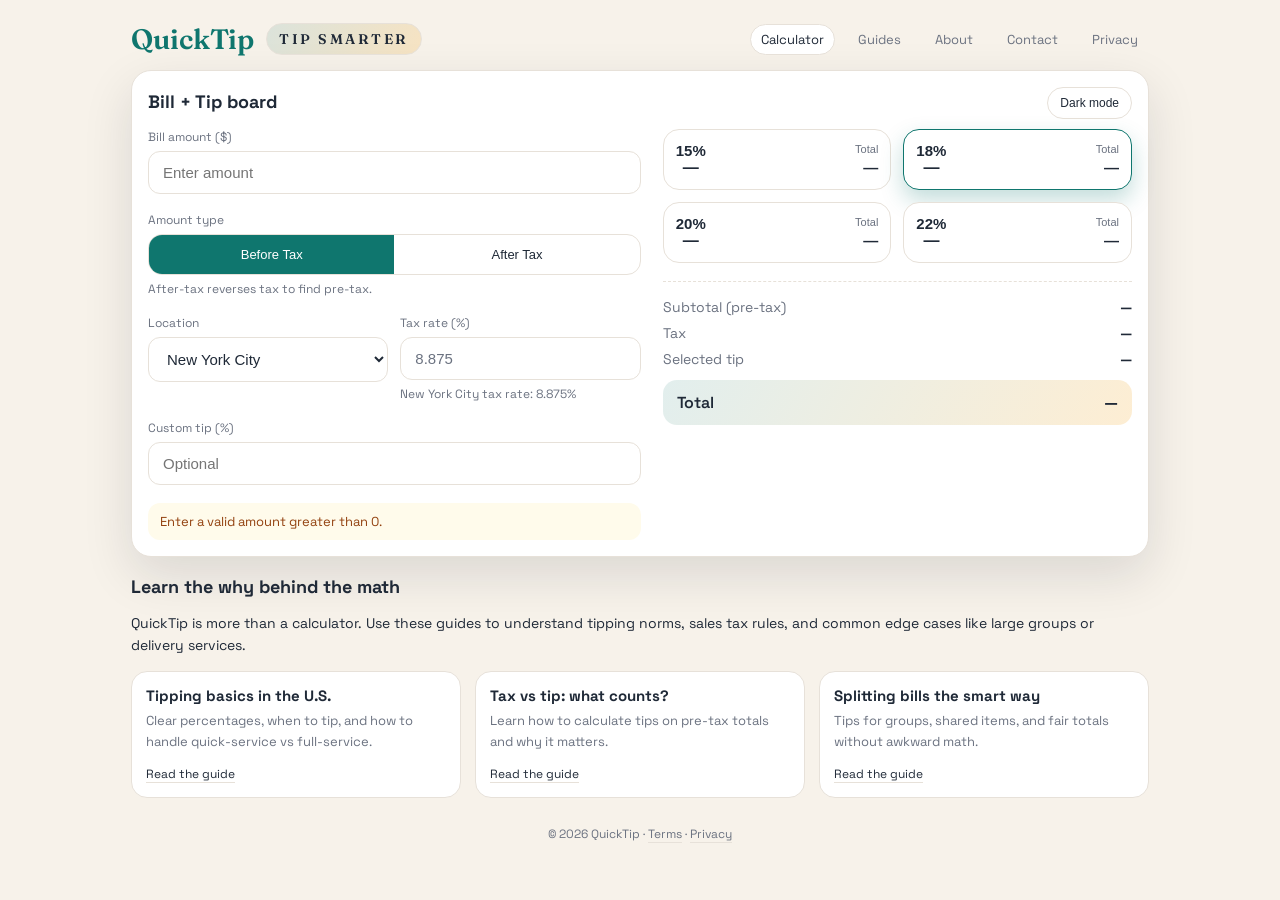
==== Week1/frontend/index.html @ e0c6627f "Add Google Analytics tag" ====
<!doctype html>
<html lang="en">
<head>
  <meta charset="utf-8"/>
  <meta name="viewport" content="width=device-width, initial-scale=1"/>
  <title>Tip Calculator</title>
  <meta name="description" content="QuickTip is a tip calculator that handles before/after tax totals, local tax rates, and clear tip breakdowns."/>
  <meta name="google-adsense-account" content="ca-pub-7400828490927114">
  <script async src="https://pagead2.googlesyndication.com/pagead/js/adsbygoogle.js?client=ca-pub-7400828490927114"
    crossorigin="anonymous"></script>
  <link rel="stylesheet" href="styles.css"/>
  <!-- Google tag (gtag.js) -->
  <script async src="https://www.googletagmanager.com/gtag/js?id=G-GWY6FTRWC1"></script>
  <script>
    window.dataLayer = window.dataLayer || [];
    function gtag(){dataLayer.push(arguments);}
    gtag("js", new Date());

    gtag("config", "G-GWY6FTRWC1");
  </script>
</head>

<body>
  <div class="page">
    <header class="site-header">
      <div>
        <h1><span class="brand">QuickTip</span><span class="title-sub">Tip smarter</span></h1>
      </div>
      <nav class="nav">
        <a class="active" href="index.html">Calculator</a>
        <a href="guides/index.html">Guides</a>
        <a href="about.html">About</a>
        <a href="contact.html">Contact</a>
        <a href="privacy.html">Privacy</a>
      </nav>
    </header>

    <main>
      <section class="card panel">
        <div class="panel-head">
          <h2>Bill + Tip board</h2>
          <button class="theme-toggle" id="themeToggle" type="button">Dark mode</button>
        </div>

        <div class="panel-grid">
          <div>
            <div class="block">
              <label for="amount">Bill amount ($)</label>
              <input
                id="amount"
                type="number"
                inputmode="decimal"
                min="0"
                step="0.01"
                placeholder="Enter amount"
                autocorrect="off"
                autocomplete="off"
                autocapitalize="off"
              />
            </div>

            <div class="block">
              <label>Amount type</label>
              <div class="toggle" role="group" aria-label="Amount type">
                <button id="beforeBtn" class="active" aria-pressed="true" type="button">Before Tax</button>
                <button id="afterBtn" aria-pressed="false" type="button">After Tax</button>
              </div>
              <div class="hint">After-tax reverses tax to find pre-tax.</div>
            </div>

            <div class="block row">
              <div class="col">
                <label for="city">Location</label>
                <select id="city">
                  <option value="NYC" data-tax="8.875">New York City</option>
                  <option value="BROOKLYN" data-tax="8.875">Brooklyn (Kings County)</option>
                  <option value="HACKENSACK" data-tax="6.625">Hackensack, NJ (Bergen)</option>
                  <option value="FORTLEE" data-tax="6.625">Fort Lee, NJ (Bergen)</option>
                  <option value="PARAMUS" data-tax="6.625">Paramus, NJ (Bergen)</option>
                  <option value="RIDGEWOOD" data-tax="6.625">Ridgewood, NJ (Bergen)</option>
                  <option value="ENGLEWOOD" data-tax="6.625">Englewood, NJ (Bergen)</option>
                  <option value="TEANECK" data-tax="6.625">Teaneck, NJ (Bergen)</option>
                  <option value="CUSTOM">Custom</option>
                </select>
              </div>
              <div class="col">
                <label for="tax">Tax rate (%)</label>
                <input
                  id="tax"
                  type="number"
                  inputmode="decimal"
                  min="0"
                  step="0.001"
                  value="8.875"
                  autocorrect="off"
                  autocomplete="off"
                  autocapitalize="off"
                />
                <div class="taxNote" id="taxNote">NYC tax rate: 8.875%</div>
              </div>
            </div>

            <div class="block">
              <label for="customTip">Custom tip (%)</label>
              <input
                id="customTip"
                type="number"
                inputmode="decimal"
                min="0"
                step="0.01"
                placeholder="Optional"
                autocorrect="off"
                autocomplete="off"
                autocapitalize="off"
              />
            </div>

            <div class="error" id="error" role="alert" aria-live="polite"></div>
          </div>

          <div>
            <div class="tip-grid" id="tipGrid"></div>

            <div class="summary">
              <div class="summary-row">
                <span>Subtotal (pre-tax)</span>
                <strong id="subtotal">—</strong>
              </div>
              <div class="summary-row">
                <span>Tax</span>
                <strong id="taxAmount">—</strong>
              </div>
              <div class="summary-row">
                <span>Selected tip</span>
                <strong id="tipAmount">—</strong>
              </div>
              <div class="summary-total">
                <span>Total</span>
                <strong id="grandTotal">—</strong>
              </div>
            </div>
          </div>
        </div>
      </section>

      <section class="content">
        <h2>Learn the why behind the math</h2>
        <p>QuickTip is more than a calculator. Use these guides to understand tipping norms, sales tax rules, and common edge cases like large groups or delivery services.</p>

        <div class="guide-grid">
          <div class="guide-card">
            <h3>Tipping basics in the U.S.</h3>
            <p>Clear percentages, when to tip, and how to handle quick‑service vs full‑service.</p>
            <a href="guides/tipping-basics.html">Read the guide</a>
          </div>
          <div class="guide-card">
            <h3>Tax vs tip: what counts?</h3>
            <p>Learn how to calculate tips on pre‑tax totals and why it matters.</p>
            <a href="guides/tax-and-tip.html">Read the guide</a>
          </div>
          <div class="guide-card">
            <h3>Splitting bills the smart way</h3>
            <p>Tips for groups, shared items, and fair totals without awkward math.</p>
            <a href="guides/splitting-bills.html">Read the guide</a>
          </div>
        </div>
      </section>
    </main>

    <footer>
      © 2026 QuickTip · <a href="terms.html">Terms</a> · <a href="privacy.html">Privacy</a>
    </footer>
  </div>

  <script src="app.js" defer></script>
</body>
</html>
---- Week1/frontend/styles.css ----
@import url("https://fonts.googleapis.com/css2?family=Fraunces:wght@600;700&family=Space+Grotesk:wght@400;500;600&display=swap");

:root{
  --bg:#f7f2ea;
  --panel:#ffffff;
  --text:#1f2937;
  --muted:#6b7280;
  --line:#e7e1d9;
  --accent:#0f766e;
  --accent-2:#f59e0b;
  --error:#92400e;
  --error-bg:#fffbeb;
  --chip:#ffffff;
  --summary-bg:linear-gradient(120deg, rgba(15, 118, 110, 0.12), rgba(245, 158, 11, 0.18));
  --shadow:0 18px 50px rgba(15, 23, 42, 0.12);
}

[data-theme="dark"]{
  --bg:#0F1218;
  --panel:#151B25;
  --chip:#121A26;
  --line:#243041;
  --text:#EEF4FF;
  --muted:#C0CBDC;
  --accent:#C9D6E6;
  --accent-2:#C9D6E6;
  --error:#FCD34D;
  --error-bg:#2A2414;
  --summary-bg:#1A2230;
  --shadow:0 16px 32px rgba(0, 0, 0, 0.35);
  --summary-border:1px solid var(--line);
  --summary-shadow:inset 0 1px 0 rgba(255, 255, 255, 0.04);
  --summary-total-color:var(--text);
}

[data-theme="dark"][data-dark="A"]{
  --summary-border:0 0 0 3px var(--accent);
  --summary-shadow:none;
  --summary-total-color:var(--text);
}

[data-theme="dark"][data-dark="B"]{
  --summary-border:1px solid var(--accent);
  --summary-shadow:0 10px 22px rgba(201, 214, 230, 0.25);
  --summary-total-color:var(--text);
}

[data-theme="dark"][data-dark="C"]{
  --summary-border:1px solid var(--line);
  --summary-shadow:inset 0 1px 0 rgba(255, 255, 255, 0.04);
  --summary-total-color:var(--accent);
}

*{ box-sizing:border-box; }

html, body{
  margin:0;
  font-family:"Space Grotesk", system-ui, sans-serif;
  background:var(--bg);
  color:var(--text);
  min-height:100vh;
  position:relative;
  overflow-x:hidden;
  transition:background-color 0.25s ease, color 0.25s ease;
}

body::before,
body::after{
  content:"";
  position:fixed;
  width:380px;
  height:380px;
  border-radius:50%;
  filter:blur(0px);
  opacity:0.35;
  z-index:-1;
}

body::before{
  top:-120px;
  left:-80px;
  background:radial-gradient(circle, var(--accent-2), transparent 60%);
}

body::after{
  bottom:-140px;
  right:-100px;
  background:radial-gradient(circle, var(--accent), transparent 60%);
}

.page{
  max-width:1050px;
  margin:0 auto;
  padding:20px 16px 28px;
  animation:fadeUp 0.8s ease;
}

.site-header{
  display:flex;
  align-items:center;
  justify-content:space-between;
  gap:16px;
  margin-bottom:12px;
  flex-wrap:wrap;
}

.nav{
  display:flex;
  align-items:center;
  gap:12px;
  flex-wrap:wrap;
}

.nav a{
  text-decoration:none;
  color:var(--muted);
  font-size:13px;
  padding:6px 10px;
  border-radius:999px;
  border:1px solid transparent;
}

.nav a.active,
.nav a:hover{
  color:var(--text);
  border-color:var(--line);
  background:var(--chip);
}

.hero{
  display:flex;
  align-items:center;
  justify-content:space-between;
  gap:16px;
  margin-bottom:12px;
}

.brand{
  font-size:12px;
  letter-spacing:0.2em;
  text-transform:uppercase;
  color:var(--accent);
  font-weight:600;
}

h1{
  font-family:"Fraunces", serif;
  font-size:28px;
  margin:2px 0 2px;
  display:flex;
  align-items:center;
  gap:12px;
}

h1 .brand{
  font-size:28px;
  letter-spacing:0;
  text-transform:none;
}

.title-sub{
  font-size:14px;
  letter-spacing:0.18em;
  text-transform:uppercase;
  color:var(--text);
  font-weight:600;
  padding:6px 12px;
  border-radius:999px;
  border:1px solid var(--line);
  background:linear-gradient(120deg, rgba(15, 118, 110, 0.12), rgba(245, 158, 11, 0.18));
}

.sub{
  font-size:15px;
  color:var(--muted);
  margin:0;
}

.panel-grid{
  display:grid;
  grid-template-columns:1.05fr 1fr;
  gap:22px;
}

.card{
  background:var(--panel);
  border:1px solid var(--line);
  border-radius:20px;
  padding:16px;
  box-shadow:var(--shadow);
  transition:background-color 0.25s ease, border-color 0.25s ease;
}

.panel-head{
  display:flex;
  align-items:center;
  justify-content:space-between;
  gap:12px;
  margin-bottom:10px;
}

h2{
  font-size:18px;
  margin:0 0 4px;
}

.panel-sub{
  margin:0;
  font-size:13px;
  color:var(--muted);
}

.block{ margin-bottom:18px; }

label{
  display:block;
  font-size:12px;
  color:var(--muted);
  margin-bottom:6px;
}

input, select{
  width:100%;
  padding:12px 14px;
  font-size:15px;
  border:1px solid var(--line);
  border-radius:12px;
  background:var(--panel);
  color:var(--text);
  transition:background-color 0.25s ease, border-color 0.25s ease, color 0.25s ease;
}

input:focus, select:focus{
  outline:2px solid rgba(15, 118, 110, 0.15);
  border-color:var(--accent);
}

input:disabled{
  background:var(--chip);
  color:var(--muted);
}

.toggle{
  display:grid;
  grid-template-columns:1fr 1fr;
  border:1px solid var(--line);
  border-radius:14px;
  overflow:hidden;
  background:var(--chip);
}

.toggle button{
  padding:12px 10px;
  font-size:13px;
  background:transparent;
  border:0;
  cursor:pointer;
  color:var(--text);
}

.toggle button.active{
  background:var(--accent);
  color:var(--panel);
}

.hint,
.taxNote{
  font-size:12px;
  color:var(--muted);
  margin-top:6px;
}

.error{
  display:none;
  margin-top:10px;
  padding:10px 12px;
  border-radius:12px;
  background:var(--error-bg);
  color:var(--error);
  font-size:13px;
}

.row{
  display:flex;
  gap:12px;
}

.col{ flex:1; }

.tip-grid{
  display:grid;
  grid-template-columns:repeat(2, minmax(0, 1fr));
  gap:12px;
  margin-bottom:18px;
}

.tip-card{
  border:1px solid var(--line);
  background:var(--chip);
  border-radius:16px;
  padding:12px;
  cursor:pointer;
  color:var(--text);
  display:flex;
  align-items:center;
  justify-content:space-between;
  gap:10px;
  transition:transform 0.15s ease, box-shadow 0.15s ease, border-color 0.15s ease;
}

.tip-card:hover{
  transform:translateY(-2px);
  box-shadow:0 8px 20px rgba(15, 23, 42, 0.12);
}

.tip-card.active{
  border-color:var(--accent);
  box-shadow:0 10px 22px rgba(15, 118, 110, 0.25);
}

.tip-pct{
  font-size:15px;
  font-weight:600;
}

.tip-amt{
  font-size:16px;
  font-weight:600;
}

.tip-total{
  font-size:11px;
  color:var(--muted);
}

.tip-side{
  text-align:right;
  display:flex;
  flex-direction:column;
  gap:4px;
}

.tip-total-value{
  font-size:15px;
  font-weight:600;
}

.summary{
  border-top:1px dashed var(--line);
  padding-top:16px;
}

.summary-row{
  display:flex;
  justify-content:space-between;
  font-size:14px;
  margin-bottom:8px;
  color:var(--muted);
}

.summary-row strong{ color:var(--text); }

.summary-total{
  margin-top:12px;
  padding:12px 14px;
  background:var(--summary-bg);
  border:var(--summary-border);
  box-shadow:var(--summary-shadow);
  border-radius:14px;
  display:flex;
  justify-content:space-between;
  font-size:16px;
  font-weight:600;
  transition:background-color 0.25s ease;
  position:relative;
  overflow:hidden;
}

.summary-total strong{
  color:var(--summary-total-color);
}

.theme-toggle{
  border:1px solid var(--line);
  background:var(--panel);
  color:var(--text);
  border-radius:999px;
  padding:8px 12px;
  font-size:12px;
  cursor:pointer;
  white-space:nowrap;
}

.content{
  margin-top:14px;
}

.content h2{
  font-size:18px;
  margin:18px 0 8px;
}

.content p,
.content li{
  font-size:14px;
  line-height:1.6;
  color:var(--text);
}

.content ul{
  padding-left:18px;
}

.guide-grid{
  display:grid;
  grid-template-columns:repeat(3, minmax(0, 1fr));
  gap:14px;
  margin-top:12px;
}

.guide-card{
  border:1px solid var(--line);
  background:var(--panel);
  border-radius:16px;
  padding:14px;
}

.guide-card h3{
  margin:0 0 6px;
  font-size:15px;
}

.guide-card p{
  margin:0 0 10px;
  font-size:13px;
  color:var(--muted);
}

.guide-card a{
  font-size:12px;
  color:var(--text);
  text-decoration:none;
  border-bottom:1px solid var(--line);
}


footer{
  text-align:center;
  margin-top:28px;
  font-size:12px;
  color:var(--muted);
}

footer a{
  color:var(--muted);
  text-decoration:none;
  border-bottom:1px solid var(--line);
}

@media (max-width: 900px){
  .hero{ flex-direction:column; align-items:flex-start; }
  .panel-grid{ grid-template-columns:1fr; }
  .guide-grid{ grid-template-columns:1fr; }
}

@media (max-width: 520px){
  .row{ flex-direction:column; }
  .page{ padding:14px 12px 20px; }
  h1{ font-size:20px; }
  h1 .brand{ font-size:20px; }
  .title-sub{ font-size:11px; padding:4px 8px; letter-spacing:0.12em; }
  .sub{ font-size:13px; }
  .card{ padding:14px; }
  .block{ margin-bottom:10px; }
  .tip-grid{ grid-template-columns:repeat(2, minmax(0, 1fr)); }
  .panel-sub, .hint, .taxNote{ font-size:11px; }
  footer{ display:none; }
  .nav a{ font-size:12px; padding:4px 8px; }
}

@keyframes fadeUp{
  from{ opacity:0; transform:translateY(10px); }
  to{ opacity:1; transform:translateY(0); }
}
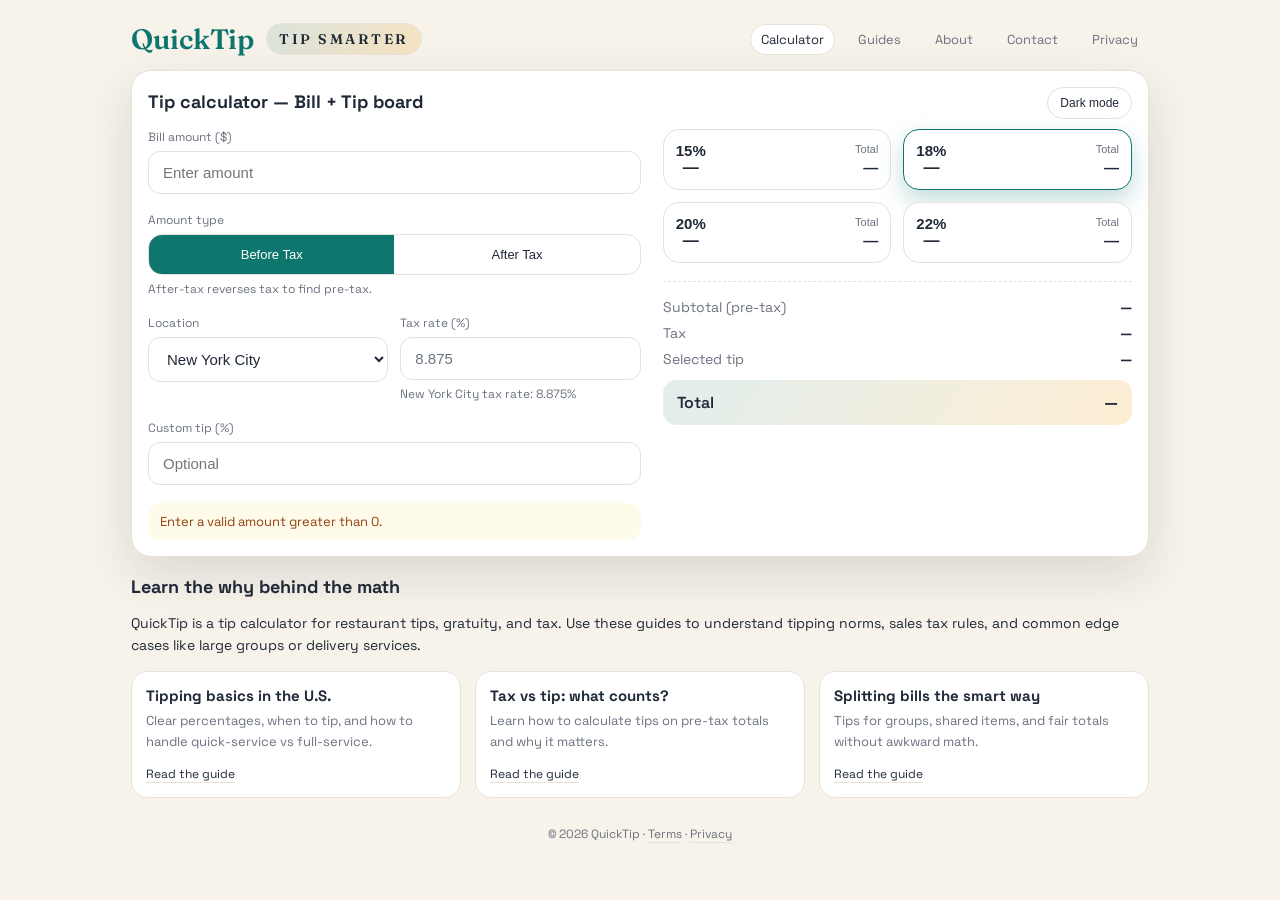
==== commit 8456203e: "Address SEO audit findings" ====
--- a/Week1/frontend/index.html
+++ b/Week1/frontend/index.html
@@ -3,11 +3,15 @@
 <head>
   <meta charset="utf-8"/>
   <meta name="viewport" content="width=device-width, initial-scale=1"/>
-  <title>Tip Calculator</title>
-  <meta name="description" content="QuickTip is a tip calculator that handles before/after tax totals, local tax rates, and clear tip breakdowns."/>
+  <title>QuickTip Tip Calculator · Tips, Tax, Gratuity</title>
+  <meta name="description" content="QuickTip is a tip calculator for restaurant tips, gratuity, and tax. Calculate before- or after-tax totals with clear tip breakdowns."/>
+  <meta name="keywords" content="tip calculator, tip percentage, gratuity calculator, tax calculator, restaurant tips"/>
   <meta name="google-adsense-account" content="ca-pub-7400828490927114">
   <script async src="https://pagead2.googlesyndication.com/pagead/js/adsbygoogle.js?client=ca-pub-7400828490927114"
     crossorigin="anonymous"></script>
+  <link rel="preconnect" href="https://fonts.googleapis.com">
+  <link rel="preconnect" href="https://fonts.gstatic.com" crossorigin>
+  <link rel="stylesheet" href="https://fonts.googleapis.com/css2?family=Fraunces:wght;700&family=Space+Grotesk:wght;500;600&display=swap">
   <link rel="stylesheet" href="styles.css"/>
   <!-- Google tag (gtag.js) -->
   <script async src="https://www.googletagmanager.com/gtag/js?id=G-GWY6FTRWC1"></script>
@@ -18,6 +22,41 @@
 
     gtag("config", "G-GWY6FTRWC1");
   </script>
+  <script type="text/javascript">
+    (function(c,l,a,r,i,t,y){
+        c[a]=c[a]||function(){(c[a].q=c[a].q||[]).push(arguments)};
+        t=l.createElement(r);t.async=1;t.src="https://www.clarity.ms/tag/"+i;
+        y=l.getElementsByTagName(r)[0];y.parentNode.insertBefore(t,y);
+    })(window, document, "clarity", "script", "v85iet25fh");
+  </script>
+  <link rel="icon" type="image/png" sizes="32x32" href="/favicon-32x32.png">
+  <link rel="icon" type="image/png" sizes="16x16" href="/favicon-16x16.png">
+  <link rel="apple-touch-icon" sizes="180x180" href="/apple-touch-icon.png">
+  <!-- SEO: canonical + structured data -->
+  <link rel="canonical" href="https://tip-calc.com/"/>
+  <script type="application/ld+json">
+{
+    "": "https://schema.org",
+    "": [
+      {
+        "": "Organization",
+        "name": "QuickTip",
+        "url": "https://tip-calc.com/"
+      },
+      {
+        "": "WebSite",
+        "name": "QuickTip",
+        "url": "https://tip-calc.com/"
+      }
+    ]
+  }
+  </script>
+  <meta property="og:title" content="QuickTip Tip Calculator · Tips, Tax, Gratuity"/>
+  <meta property="og:description" content="QuickTip is a tip calculator for restaurant tips, gratuity, and tax. Calculate before- or after-tax totals with clear tip breakdowns."/>
+  <meta property="og:url" content="https://tip-calc.com/"/>
+  <meta property="og:type" content="website"/>
+  <meta property="og:site_name" content="QuickTip"/>
+  <meta name="twitter:card" content="summary"/>
 </head>
 
 <body>
@@ -38,7 +77,7 @@
     <main>
       <section class="card panel">
         <div class="panel-head">
-          <h2>Bill + Tip board</h2>
+          <h2>Tip calculator — Bill + Tip board</h2>
           <button class="theme-toggle" id="themeToggle" type="button">Dark mode</button>
         </div>
 
@@ -74,6 +113,13 @@
                 <select id="city">
                   <option value="NYC" data-tax="8.875">New York City</option>
                   <option value="BROOKLYN" data-tax="8.875">Brooklyn (Kings County)</option>
+                  <option value="CUPERTINO" data-tax="9.125">Cupertino, CA (Santa Clara)</option>
+                  <option value="LA" data-tax="9.750">Los Angeles, CA</option>
+                  <option value="SF" data-tax="8.625">San Francisco, CA</option>
+                  <option value="SD" data-tax="7.750">San Diego, CA</option>
+                  <option value="SJ" data-tax="9.375">San Jose, CA</option>
+                  <option value="SAC" data-tax="8.750">Sacramento, CA</option>
+                  <option value="AUSTIN" data-tax="8.25">Austin, TX (Travis)</option>
                   <option value="HACKENSACK" data-tax="6.625">Hackensack, NJ (Bergen)</option>
                   <option value="FORTLEE" data-tax="6.625">Fort Lee, NJ (Bergen)</option>
                   <option value="PARAMUS" data-tax="6.625">Paramus, NJ (Bergen)</option>
@@ -145,7 +191,7 @@
 
       <section class="content">
         <h2>Learn the why behind the math</h2>
-        <p>QuickTip is more than a calculator. Use these guides to understand tipping norms, sales tax rules, and common edge cases like large groups or delivery services.</p>
+        <p>QuickTip is a tip calculator for restaurant tips, gratuity, and tax. Use these guides to understand tipping norms, sales tax rules, and common edge cases like large groups or delivery services.</p>
 
         <div class="guide-grid">
           <div class="guide-card">
--- a/Week1/frontend/styles.css
+++ b/Week1/frontend/styles.css
@@ -1,4 +1,3 @@
-@import url("https://fonts.googleapis.com/css2?family=Fraunces:wght@600;700&family=Space+Grotesk:wght@400;500;600&display=swap");
 
 :root{
   --bg:#f7f2ea;
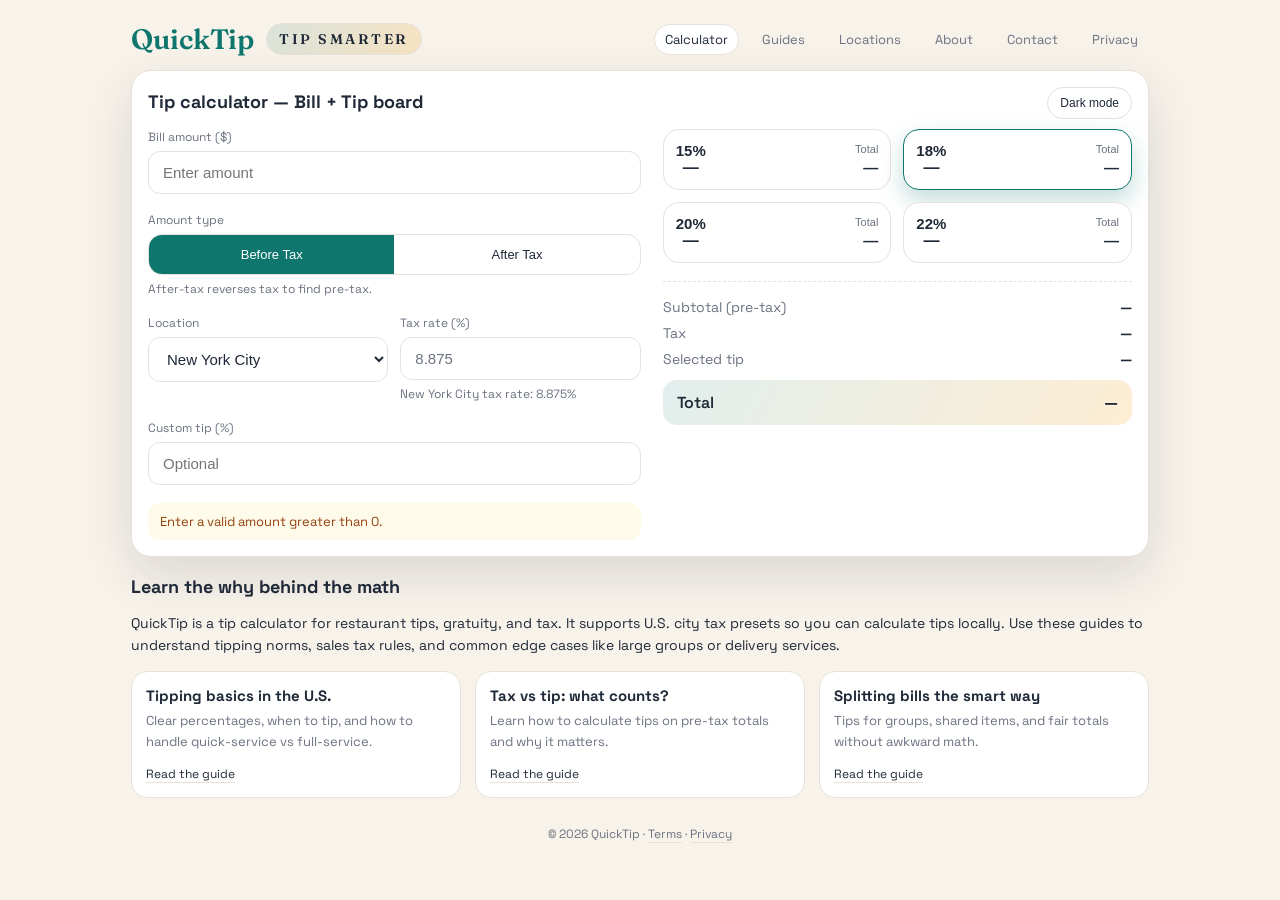
==== commit 2ab16838: "Add geo signals and locations page" ====
--- a/Week1/frontend/index.html
+++ b/Week1/frontend/index.html
@@ -68,6 +68,7 @@
       <nav class="nav">
         <a class="active" href="index.html">Calculator</a>
         <a href="guides/index.html">Guides</a>
+        <a href="locations.html">Locations</a>
         <a href="about.html">About</a>
         <a href="contact.html">Contact</a>
         <a href="privacy.html">Privacy</a>
@@ -191,7 +192,7 @@
 
       <section class="content">
         <h2>Learn the why behind the math</h2>
-        <p>QuickTip is a tip calculator for restaurant tips, gratuity, and tax. Use these guides to understand tipping norms, sales tax rules, and common edge cases like large groups or delivery services.</p>
+        <p>QuickTip is a tip calculator for restaurant tips, gratuity, and tax. It supports U.S. city tax presets so you can calculate tips locally. Use these guides to understand tipping norms, sales tax rules, and common edge cases like large groups or delivery services.</p>
 
         <div class="guide-grid">
           <div class="guide-card">
